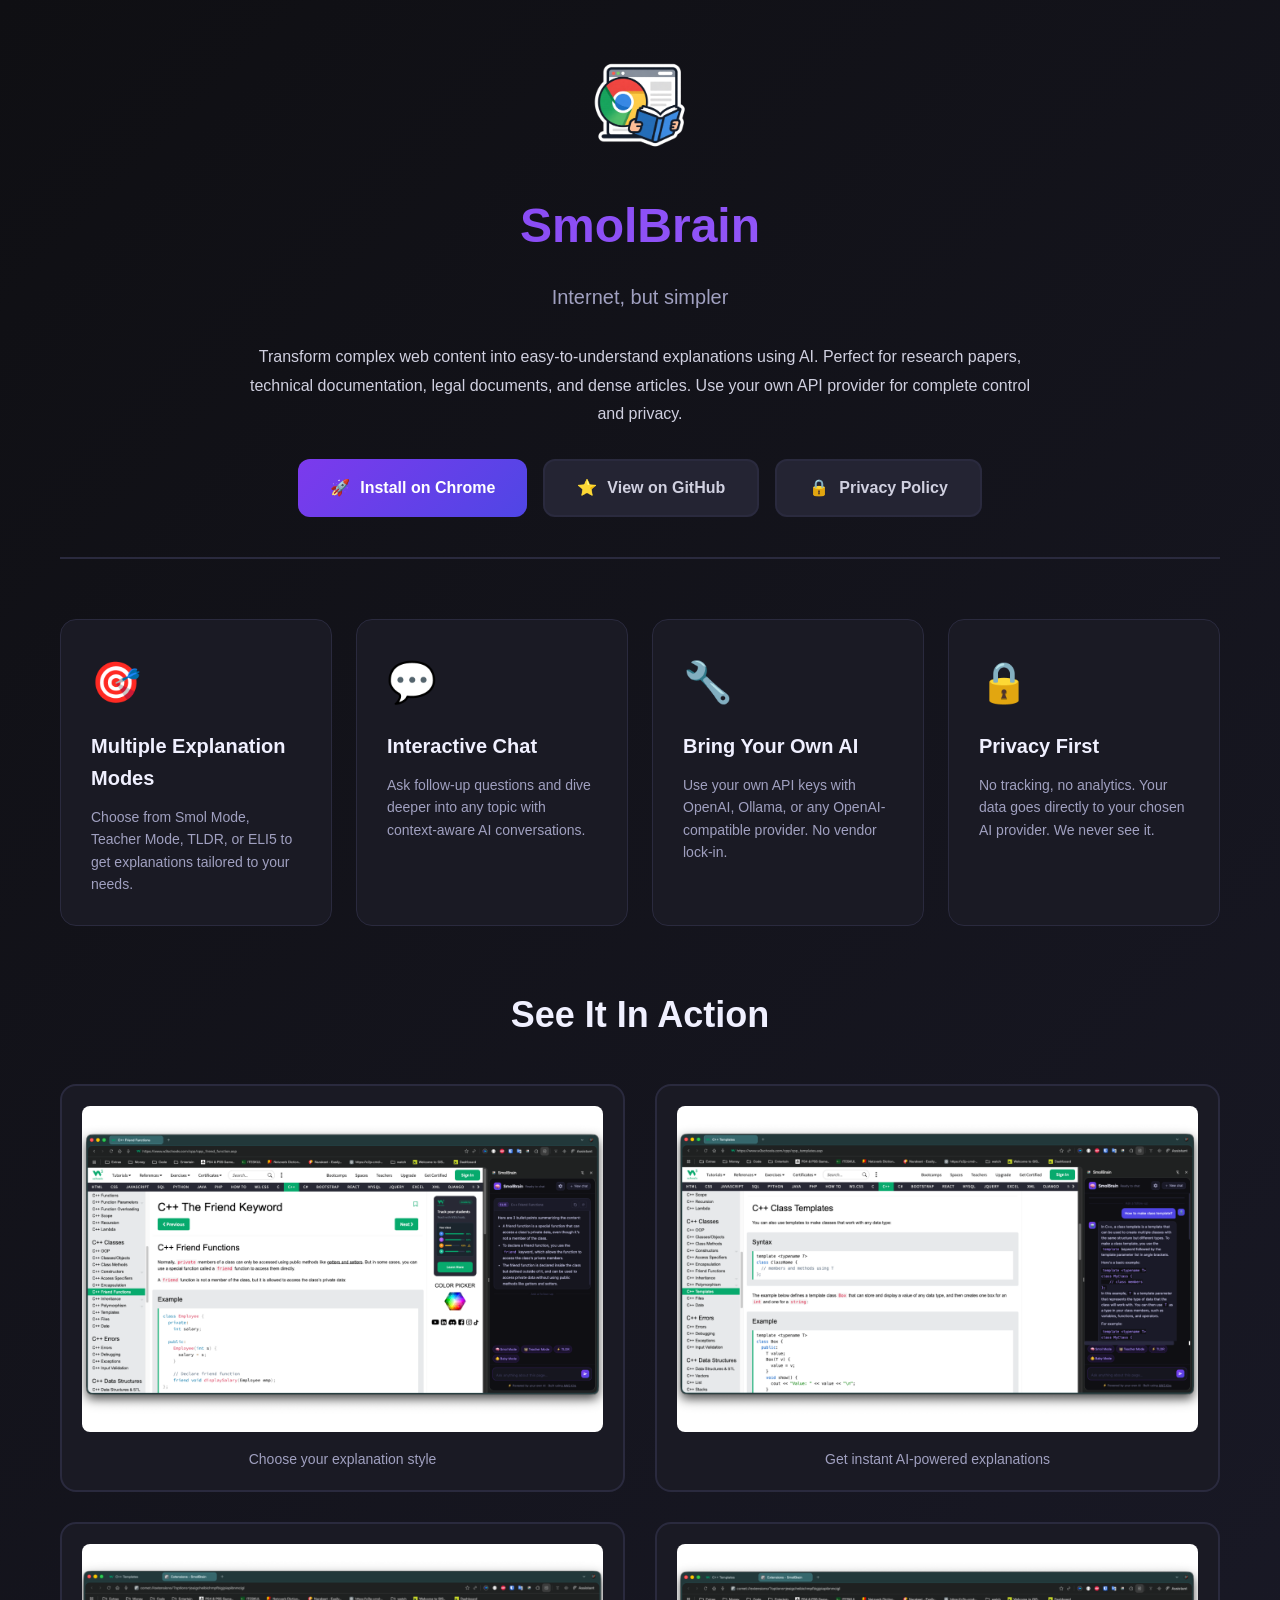
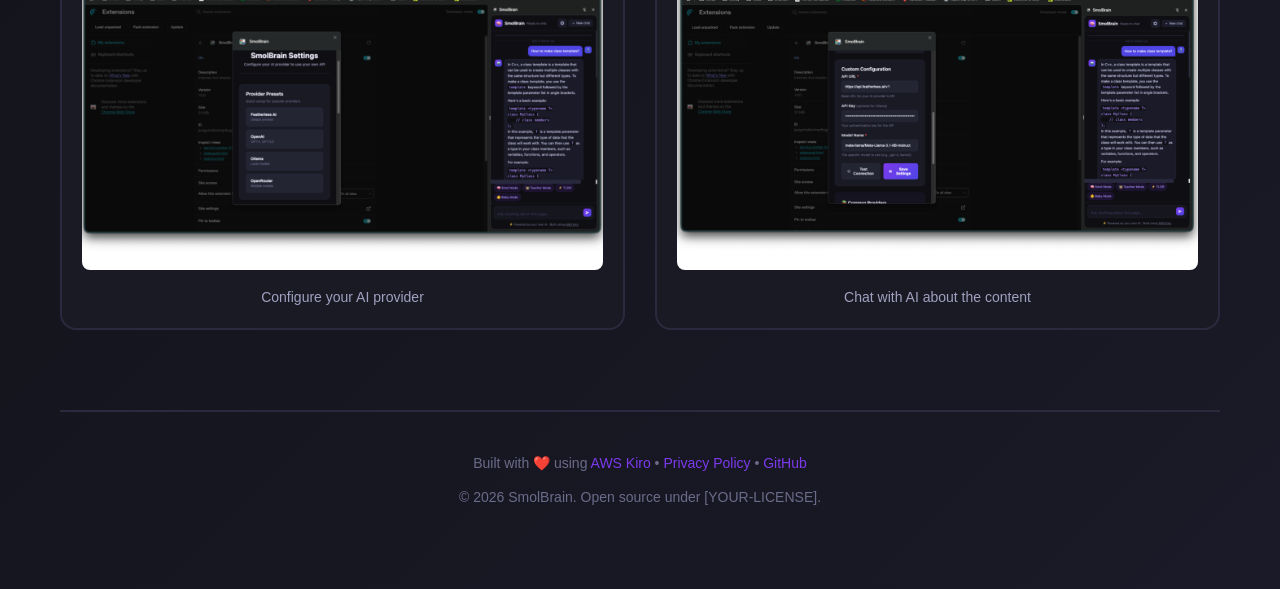
==== docs/index.html @ 0a2cc22a "feat: add documentation site with setup instructions and privacy policy" ====
<!DOCTYPE html>
<html lang="en">

<head>
    <meta charset="UTF-8">
    <meta name="viewport" content="width=device-width, initial-scale=1.0">
    <title>SmolBrain - Chrome Extension</title>
    <style>
        * {
            margin: 0;
            padding: 0;
            box-sizing: border-box;
        }

        body {
            font-family: -apple-system, BlinkMacSystemFont, "Segoe UI", Roboto, sans-serif;
            background: linear-gradient(135deg, #0f0f13 0%, #1a1a28 100%);
            color: #e8e8f0;
            line-height: 1.6;
            min-height: 100vh;
        }

        .container {
            max-width: 1200px;
            margin: 0 auto;
            padding: 40px 20px;
        }

        header {
            text-align: center;
            margin-bottom: 60px;
            padding-bottom: 40px;
            border-bottom: 2px solid #2a2a3e;
        }

        .logo {
            width: 128px;
            height: 128px;
            margin: 0 auto 20px;
            display: flex;
            align-items: center;
            justify-content: center;
        }

        .logo img {
            width: 100%;
            height: 100%;
            border-radius: 24px;
        }

        h1 {
            font-size: 48px;
            font-weight: 700;
            color: #f0f0ff;
            margin-bottom: 16px;
            background: linear-gradient(135deg, #7c3aed, #9f67ff);
            -webkit-background-clip: text;
            -webkit-text-fill-color: transparent;
            background-clip: text;
        }

        .tagline {
            font-size: 20px;
            color: #a0a0c0;
            margin-bottom: 30px;
        }

        .description {
            font-size: 16px;
            color: #d0d0e0;
            max-width: 800px;
            margin: 0 auto 30px;
            line-height: 1.8;
        }

        .buttons {
            display: flex;
            gap: 16px;
            justify-content: center;
            flex-wrap: wrap;
            margin-top: 30px;
        }

        .btn {
            padding: 14px 32px;
            border-radius: 12px;
            font-size: 16px;
            font-weight: 600;
            text-decoration: none;
            display: inline-flex;
            align-items: center;
            gap: 10px;
            transition: all 0.3s ease;
            border: none;
            cursor: pointer;
        }

        .btn-primary {
            background: linear-gradient(135deg, #7c3aed, #4f46e5);
            color: white;
        }

        .btn-primary:hover {
            transform: translateY(-2px);
            box-shadow: 0 8px 24px rgba(124, 58, 237, 0.4);
        }

        .btn-secondary {
            background: #242433;
            border: 2px solid #2a2a3e;
            color: #d0d0e0;
        }

        .btn-secondary:hover {
            border-color: #7c3aed;
            background: #2a2a3e;
        }

        .features {
            display: grid;
            grid-template-columns: repeat(auto-fit, minmax(250px, 1fr));
            gap: 24px;
            margin: 60px 0;
        }

        .feature-card {
            background: #1a1a24;
            border: 1px solid #2a2a3e;
            border-radius: 16px;
            padding: 30px;
            transition: all 0.3s ease;
        }

        .feature-card:hover {
            transform: translateY(-4px);
            border-color: #7c3aed;
            box-shadow: 0 8px 24px rgba(124, 58, 237, 0.2);
        }

        .feature-icon {
            font-size: 40px;
            margin-bottom: 16px;
        }

        .feature-card h3 {
            font-size: 20px;
            color: #f0f0ff;
            margin-bottom: 12px;
        }

        .feature-card p {
            font-size: 14px;
            color: #a0a0c0;
            line-height: 1.6;
        }

        .screenshots {
            margin: 60px 0;
        }

        .screenshots h2 {
            font-size: 36px;
            text-align: center;
            color: #f0f0ff;
            margin-bottom: 40px;
        }

        .screenshot-grid {
            display: grid;
            grid-template-columns: repeat(auto-fit, minmax(400px, 1fr));
            gap: 30px;
        }

        .screenshot-item {
            background: #1a1a24;
            border: 2px solid #2a2a3e;
            border-radius: 16px;
            padding: 20px;
            transition: all 0.3s ease;
            overflow: hidden;
        }

        .screenshot-item:hover {
            border-color: #7c3aed;
            transform: scale(1.02);
        }

        .screenshot-item img {
            width: 100%;
            height: auto;
            border-radius: 8px;
            display: block;
        }

        .screenshot-caption {
            margin-top: 16px;
            text-align: center;
            color: #a0a0c0;
            font-size: 14px;
        }

        footer {
            margin-top: 80px;
            padding: 40px 0;
            border-top: 2px solid #2a2a3e;
            text-align: center;
        }

        footer p {
            color: #6b6b8a;
            font-size: 14px;
        }

        footer a {
            color: #7c3aed;
            text-decoration: none;
        }

        footer a:hover {
            text-decoration: underline;
        }

        @media (max-width: 768px) {
            h1 {
                font-size: 36px;
            }

            .screenshot-grid {
                grid-template-columns: 1fr;
            }

            .buttons {
                flex-direction: column;
                align-items: stretch;
            }

            .btn {
                justify-content: center;
            }
        }
    </style>
</head>

<body>
    <div class="container">
        <header>
            <div class="logo">
                <img src="images/icon-128.png" alt="SmolBrain Icon">
            </div>
            <h1>SmolBrain</h1>
            <p class="tagline">Internet, but simpler</p>
            <p class="description">
                Transform complex web content into easy-to-understand explanations using AI.
                Perfect for research papers, technical documentation, legal documents, and dense articles.
                Use your own API provider for complete control and privacy.
            </p>
            <div class="buttons">
                <a href="https://chromewebstore.google.com/detail/[YOUR-EXTENSION-ID]" class="btn btn-primary">
                    <span>🚀</span>
                    Install on Chrome
                </a>
                <a href="https://github.com/c2p-cmd/eli5-extension" class="btn btn-secondary">
                    <span>⭐</span>
                    View on GitHub
                </a>
                <a href="privacy-policy.html" class="btn btn-secondary">
                    <span>🔒</span>
                    Privacy Policy
                </a>
            </div>
        </header>

        <section class="features">
            <div class="feature-card">
                <div class="feature-icon">🎯</div>
                <h3>Multiple Explanation Modes</h3>
                <p>Choose from Smol Mode, Teacher Mode, TLDR, or ELI5 to get explanations tailored to your needs.</p>
            </div>
            <div class="feature-card">
                <div class="feature-icon">💬</div>
                <h3>Interactive Chat</h3>
                <p>Ask follow-up questions and dive deeper into any topic with context-aware AI conversations.</p>
            </div>
            <div class="feature-card">
                <div class="feature-icon">🔧</div>
                <h3>Bring Your Own AI</h3>
                <p>Use your own API keys with OpenAI, Ollama, or any OpenAI-compatible provider. No vendor lock-in.</p>
            </div>
            <div class="feature-card">
                <div class="feature-icon">🔒</div>
                <h3>Privacy First</h3>
                <p>No tracking, no analytics. Your data goes directly to your chosen AI provider. We never see it.</p>
            </div>
        </section>

        <section class="screenshots">
            <h2>See It In Action</h2>
            <div class="screenshot-grid">
                <div class="screenshot-item">
                    <img src="images/SS1.png" alt="SmolBrain Extension Screenshot 1">
                    <p class="screenshot-caption">Choose your explanation style</p>
                </div>
                <div class="screenshot-item">
                    <img src="images/SS2.png" alt="SmolBrain Extension Screenshot 2">
                    <p class="screenshot-caption">Get instant AI-powered explanations</p>
                </div>
                <div class="screenshot-item">
                    <img src="images/SS3.png" alt="SmolBrain Extension Screenshot 3">
                    <p class="screenshot-caption">Configure your AI provider</p>
                </div>
                <div class="screenshot-item">
                    <img src="images/SS4.png" alt="SmolBrain Extension Screenshot 4">
                    <p class="screenshot-caption">Chat with AI about the content</p>
                </div>
            </div>
        </section>

        <footer>
            <p>
                Built with ❤️ using <a href="https://kiro.dev/" target="_blank">AWS Kiro</a> •
                <a href="privacy-policy.html">Privacy Policy</a> •
                <a href="https://github.com/c2p-cmd/eli5-extension" target="_blank">GitHub</a>
            </p>
            <p style="margin-top: 12px;">
                &copy; 2026 SmolBrain. Open source under [YOUR-LICENSE].
            </p>
        </footer>
    </div>
</body>

</html>
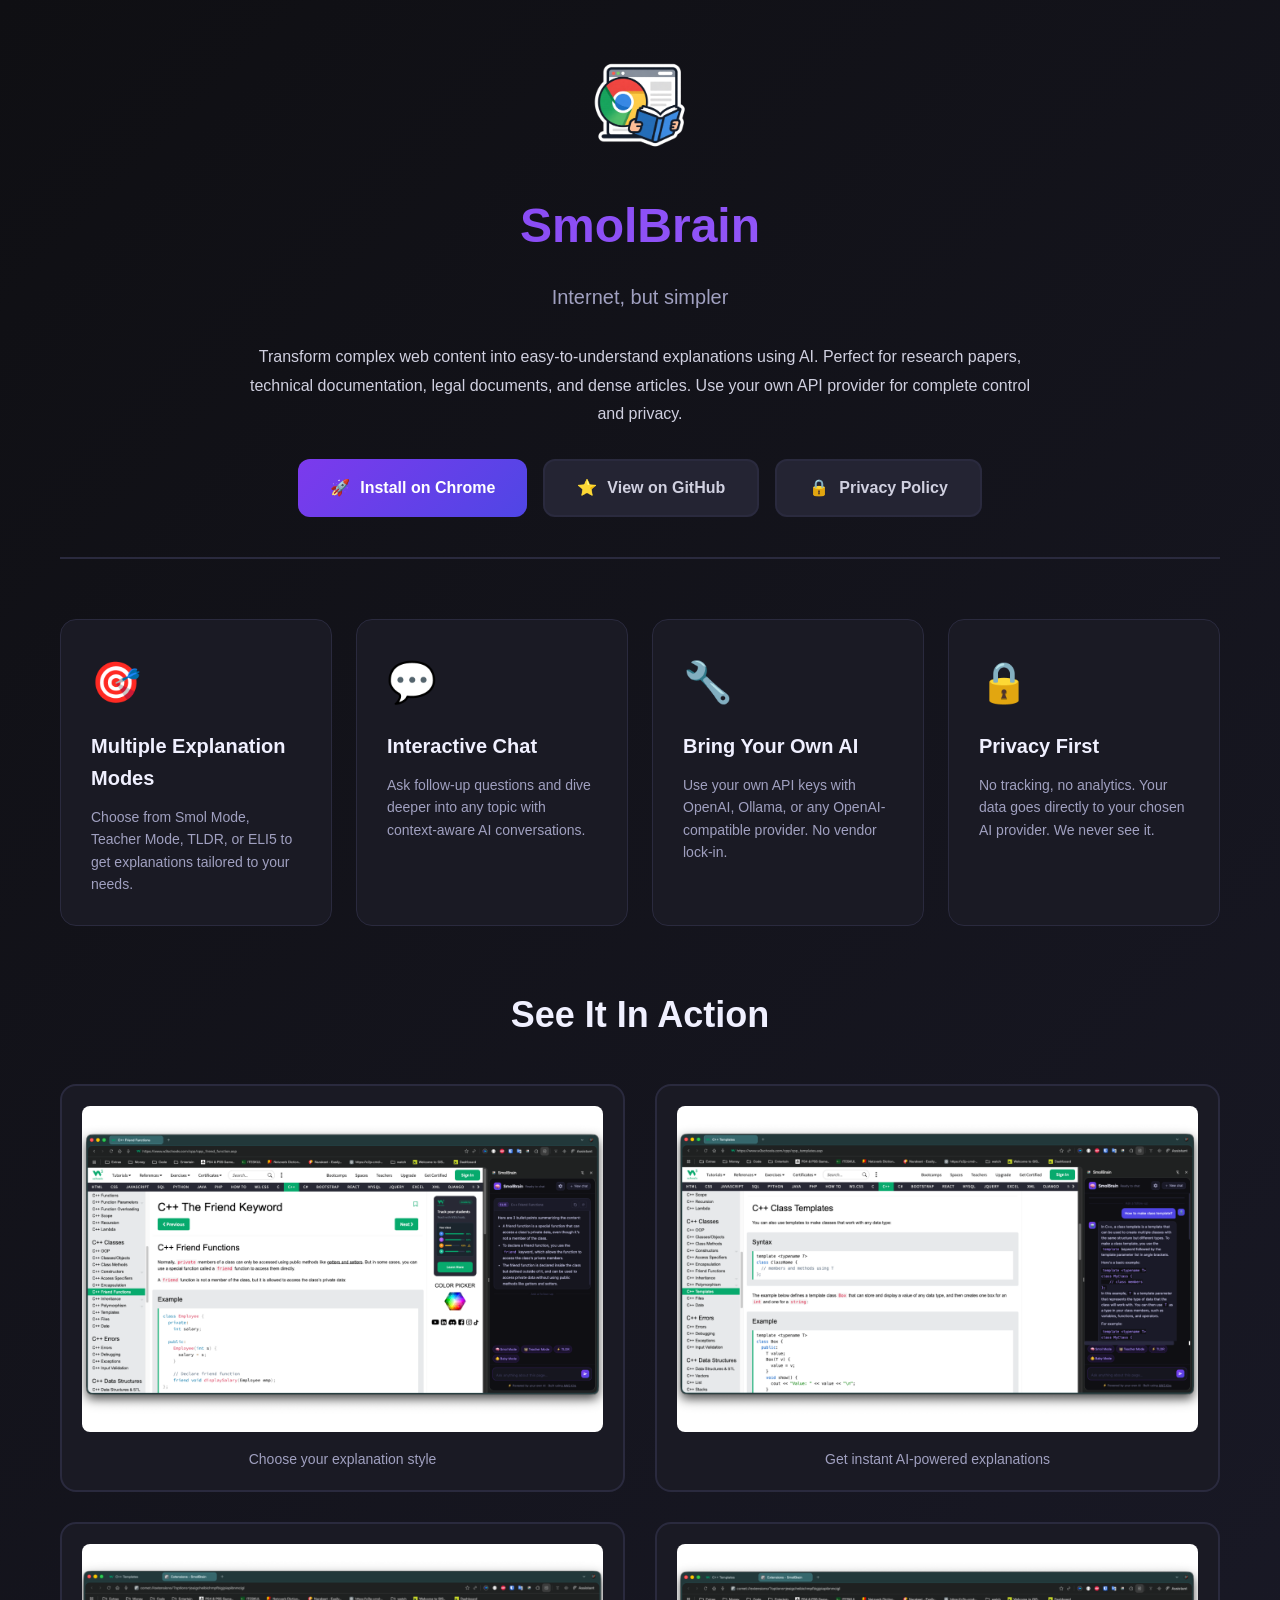
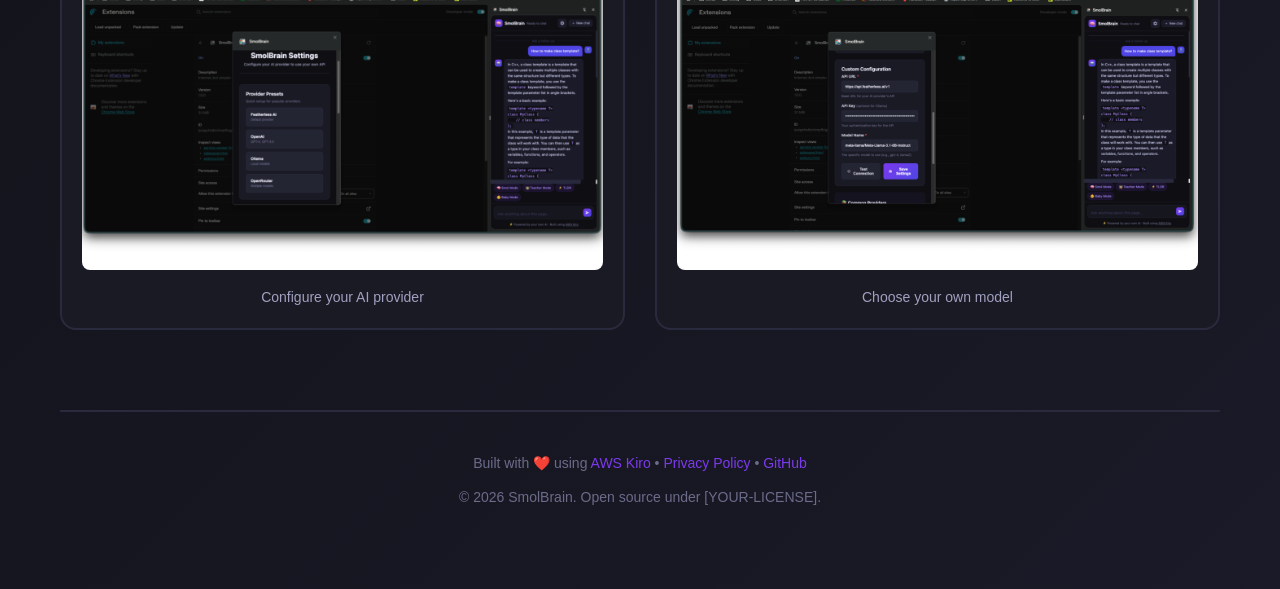
==== commit 2f88f8dd: "feat: update screenshot caption to reflect new functionality" ====
--- a/docs/index.html
+++ b/docs/index.html
@@ -310,7 +310,7 @@
                 </div>
                 <div class="screenshot-item">
                     <img src="images/SS4.png" alt="SmolBrain Extension Screenshot 4">
-                    <p class="screenshot-caption">Chat with AI about the content</p>
+                    <p class="screenshot-caption">Choose your own model</p>
                 </div>
             </div>
         </section>
